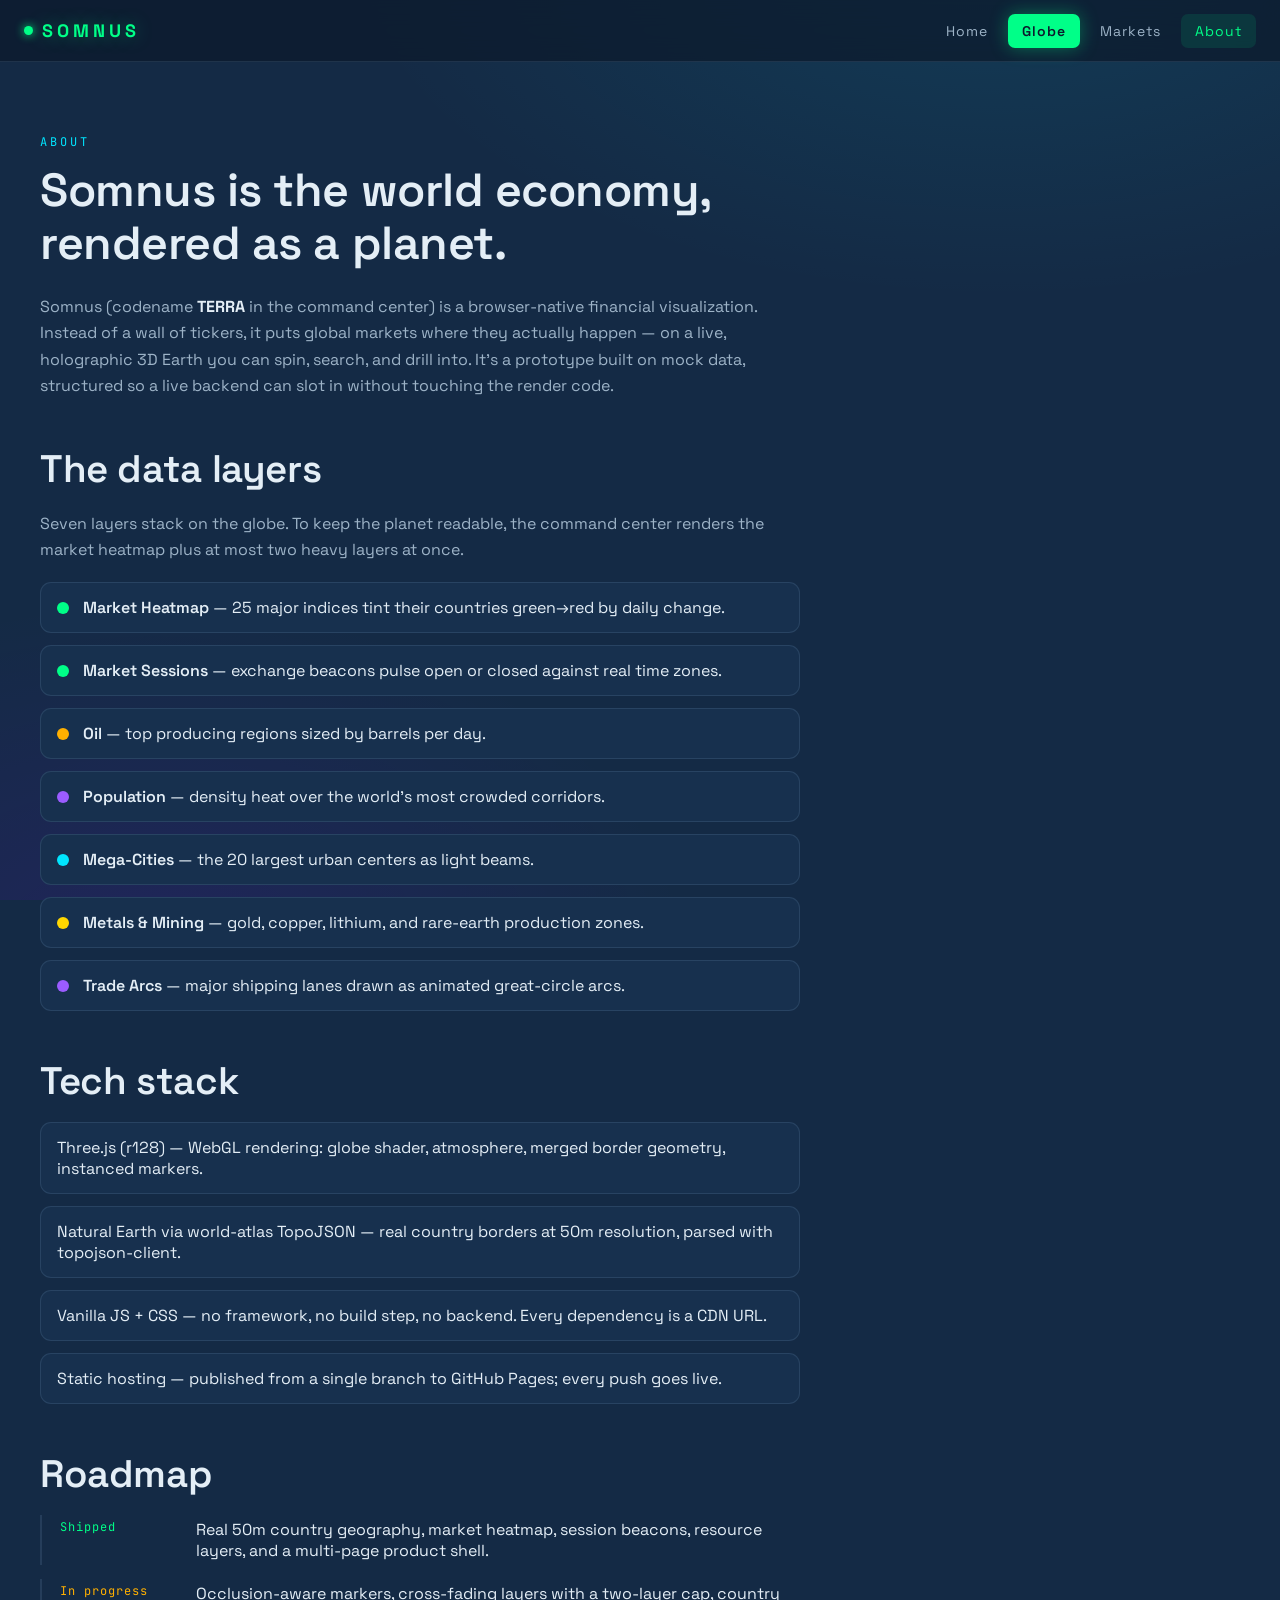
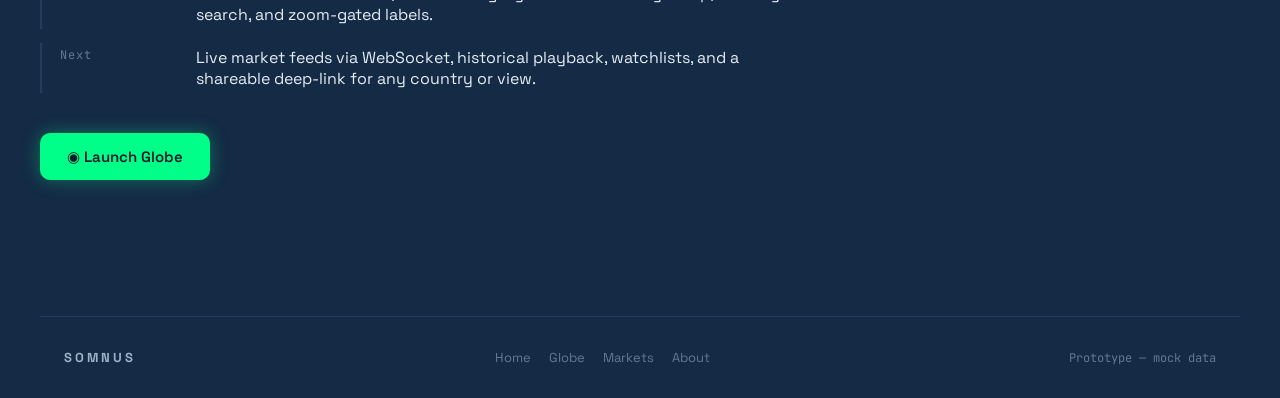
==== about.html @ d58b2701 "Upgrade to SOMNUS v2 multi-page site with split assets. Replace the single-file TERRA prototype with" ====
<!DOCTYPE html>
<html lang="en">
<head>
<meta charset="UTF-8">
<meta name="viewport" content="width=device-width, initial-scale=1.0">
<title>About — SOMNUS</title>
<meta name="description" content="What SOMNUS is, the data layers it renders, the tech behind the globe, and where the prototype is headed.">
<link rel="preconnect" href="https://fonts.googleapis.com">
<link rel="preconnect" href="https://fonts.gstatic.com" crossorigin>
<link href="https://fonts.googleapis.com/css2?family=Space+Grotesk:wght@400;500;600;700&family=JetBrains+Mono:wght@400;500;700&display=swap" rel="stylesheet">
<link rel="stylesheet" href="./assets/css/style.css">
</head>
<body class="page" data-page="about">
<div data-nav></div>

<main class="wrap section">
  <div class="prose">
    <div class="eyebrow">About</div>
    <h1 style="font-size:clamp(1.9rem,4vw,2.9rem);">Somnus is the world economy, rendered as a planet.</h1>
    <p>Somnus (codename <strong style="color:var(--text)">TERRA</strong> in the command center) is a
      browser-native financial visualization. Instead of a wall of tickers, it puts global markets where
      they actually happen — on a live, holographic 3D Earth you can spin, search, and drill into. It's a
      prototype built on mock data, structured so a live backend can slot in without touching the render code.</p>

    <h2>The data layers</h2>
    <p>Seven layers stack on the globe. To keep the planet readable, the command center renders the market
      heatmap plus at most two heavy layers at once.</p>
    <ul class="layer-list">
      <li><span class="sw" style="background:var(--green)"></span><div><span class="lname">Market Heatmap</span> — 25 major indices tint their countries green→red by daily change.</div></li>
      <li><span class="sw" style="background:var(--green)"></span><div><span class="lname">Market Sessions</span> — exchange beacons pulse open or closed against real time zones.</div></li>
      <li><span class="sw" style="background:var(--amber)"></span><div><span class="lname">Oil</span> — top producing regions sized by barrels per day.</div></li>
      <li><span class="sw" style="background:var(--purple)"></span><div><span class="lname">Population</span> — density heat over the world's most crowded corridors.</div></li>
      <li><span class="sw" style="background:var(--cyan)"></span><div><span class="lname">Mega-Cities</span> — the 20 largest urban centers as light beams.</div></li>
      <li><span class="sw" style="background:#FFD700"></span><div><span class="lname">Metals &amp; Mining</span> — gold, copper, lithium, and rare-earth production zones.</div></li>
      <li><span class="sw" style="background:var(--purple)"></span><div><span class="lname">Trade Arcs</span> — major shipping lanes drawn as animated great-circle arcs.</div></li>
    </ul>

    <h2>Tech stack</h2>
    <ul class="stack-list">
      <li><div><span class="lname">Three.js (r128)</span> — WebGL rendering: globe shader, atmosphere, merged border geometry, instanced markers.</div></li>
      <li><div><span class="lname">Natural Earth via world-atlas TopoJSON</span> — real country borders at 50m resolution, parsed with topojson-client.</div></li>
      <li><div><span class="lname">Vanilla JS + CSS</span> — no framework, no build step, no backend. Every dependency is a CDN URL.</div></li>
      <li><div><span class="lname">Static hosting</span> — published from a single branch to GitHub Pages; every push goes live.</div></li>
    </ul>

    <h2>Roadmap</h2>
    <div class="roadmap">
      <div class="road-item done"><span class="ph">Shipped</span><div>Real 50m country geography, market heatmap, session beacons, resource layers, and a multi-page product shell.</div></div>
      <div class="road-item now"><span class="ph">In progress</span><div>Occlusion-aware markers, cross-fading layers with a two-layer cap, country search, and zoom-gated labels.</div></div>
      <div class="road-item next"><span class="ph">Next</span><div>Live market feeds via WebSocket, historical playback, watchlists, and a shareable deep-link for any country or view.</div></div>
    </div>

    <div style="margin-top:40px;">
      <a class="btn btn-primary" href="./globe.html">◉ Launch Globe</a>
    </div>
  </div>
</main>

<div data-footer></div>

<script src="./assets/js/include.js"></script>
</body>
</html>
---- assets/css/style.css ----
/* ============================================================================
   SOMNUS — shared design system
   Dark holographic fintech identity. Ocean-blue base (not near-black), neon
   green primary, violet secondary, red for negative. One display font
   (Space Grotesk) + one mono (JetBrains Mono) for numbers.
   ============================================================================ */
:root {
  /* surfaces (ocean blue family) */
  --bg:        #142A45;
  --bg-deep:   #0C1A2C;
  --surface:   #17304E;
  --surface-2: #1E3C60;
  --line:      rgba(140, 180, 220, 0.14);

  /* brand */
  --green:  #00FF88;
  --purple: #9B5CFF;
  --red:    #FF3B5C;
  --amber:  #FFB000;
  --cyan:   #00E5FF;

  /* text */
  --text:  #E4EEF6;
  --muted: #9DB3C7;
  --dim:   #64798E;

  --border:    rgba(0, 255, 136, 0.25);
  --panel-bg:  rgba(18, 36, 58, 0.9);
  --glow-green: 0 0 18px rgba(0, 255, 136, 0.35);

  --display: 'Space Grotesk', system-ui, sans-serif;
  --mono: 'JetBrains Mono', 'SF Mono', Menlo, Consolas, monospace;

  --nav-h: 62px;
  --maxw: 1200px;
}

* { box-sizing: border-box; }

html, body {
  margin: 0;
  padding: 0;
  background: var(--bg);
  color: var(--text);
  font-family: var(--display);
  -webkit-font-smoothing: antialiased;
}
body { min-height: 100vh; }

a { color: inherit; text-decoration: none; }
h1, h2, h3 { font-weight: 600; letter-spacing: -0.01em; line-height: 1.15; margin: 0 0 0.5em; }
h1 { font-size: clamp(2.2rem, 5vw, 3.8rem); }
h2 { font-size: clamp(1.6rem, 3vw, 2.4rem); }
h3 { font-size: 1.15rem; }
p { line-height: 1.65; color: var(--muted); margin: 0 0 1em; }
.mono { font-family: var(--mono); font-variant-numeric: tabular-nums; }
.pos { color: var(--green); }
.neg { color: var(--red); }

:focus-visible { outline: 2px solid var(--green); outline-offset: 2px; border-radius: 4px; }

/* subtle page background wash so pages aren't flat */
body.page {
  background:
    radial-gradient(1100px 620px at 78% -8%, rgba(0, 229, 255, 0.10), transparent 60%),
    radial-gradient(900px 620px at 12% 108%, rgba(123, 0, 255, 0.12), transparent 60%),
    var(--bg);
  background-attachment: fixed;
}

/* ---------------- NAV (injected by include.js) ---------------- */
.nav {
  position: sticky; top: 0; z-index: 100;
  height: var(--nav-h);
  display: flex; align-items: center; justify-content: space-between;
  padding: 0 24px;
  background: rgba(12, 26, 44, 0.72);
  backdrop-filter: blur(12px);
  border-bottom: 1px solid var(--line);
}
.nav .wordmark {
  font-weight: 700; letter-spacing: 4px; font-size: 18px; color: var(--green);
  text-shadow: var(--glow-green); display: flex; align-items: center; gap: 9px;
}
.nav .wordmark .dot {
  width: 9px; height: 9px; border-radius: 50%;
  background: var(--green); box-shadow: 0 0 10px var(--green);
}
.nav-links { display: flex; align-items: center; gap: 6px; }
.nav-links a {
  padding: 8px 14px; font-size: 14px; letter-spacing: 1px; color: var(--muted);
  border-radius: 7px; transition: color .18s, background .18s;
}
.nav-links a:hover { color: var(--text); background: rgba(255, 255, 255, 0.05); }
.nav-links a.active { color: var(--green); background: rgba(0, 255, 136, 0.1); }
.nav-links a.cta {
  color: var(--bg-deep); background: var(--green); font-weight: 600;
  box-shadow: var(--glow-green);
}
.nav-links a.cta:hover { background: #46ffab; color: var(--bg-deep); }
.nav-burger {
  display: none; background: none; border: 1px solid var(--line);
  color: var(--text); width: 42px; height: 38px; border-radius: 8px; cursor: pointer;
  font-size: 18px;
}

@media (max-width: 780px) {
  .nav-burger { display: block; }
  .nav-links {
    position: absolute; top: var(--nav-h); left: 0; right: 0;
    flex-direction: column; align-items: stretch; gap: 0;
    background: rgba(12, 26, 44, 0.98); border-bottom: 1px solid var(--line);
    padding: 8px; max-height: 0; overflow: hidden; transition: max-height .3s ease;
  }
  .nav-links.open { max-height: 340px; }
  .nav-links a { padding: 14px; border-radius: 8px; }
}

/* ---------------- FOOTER (injected) ---------------- */
.footer {
  border-top: 1px solid var(--line);
  padding: 32px 24px;
  display: flex; flex-wrap: wrap; gap: 16px 32px;
  align-items: center; justify-content: space-between;
  max-width: var(--maxw); margin: 64px auto 0;
  color: var(--dim); font-size: 13px;
}
.footer .wordmark { font-weight: 700; letter-spacing: 3px; color: var(--muted); }
.footer .flinks { display: flex; gap: 18px; flex-wrap: wrap; }
.footer .flinks a:hover { color: var(--green); }
.footer .disclaimer { font-family: var(--mono); font-size: 12px; }

/* ---------------- shared layout ---------------- */
.wrap { max-width: var(--maxw); margin: 0 auto; padding: 0 24px; }
.section { padding: 72px 0; }
.eyebrow {
  font-family: var(--mono); font-size: 12px; letter-spacing: 3px;
  text-transform: uppercase; color: var(--cyan); margin-bottom: 14px;
}
.btn {
  display: inline-flex; align-items: center; gap: 8px; cursor: pointer;
  font-family: var(--display); font-weight: 600; font-size: 15px;
  padding: 13px 26px; border-radius: 10px; border: 1px solid transparent;
  transition: transform .15s, box-shadow .15s, background .15s;
}
.btn-primary { background: var(--green); color: var(--bg-deep); box-shadow: var(--glow-green); }
.btn-primary:hover { transform: translateY(-2px); box-shadow: 0 0 26px rgba(0, 255, 136, 0.55); }
.btn-ghost { background: transparent; border-color: var(--border); color: var(--text); }
.btn-ghost:hover { border-color: var(--green); color: var(--green); }

/* ---------------- cards ---------------- */
.card {
  background: linear-gradient(180deg, var(--surface), var(--bg-deep));
  border: 1px solid var(--line); border-radius: 14px; padding: 24px;
  transition: transform .2s, border-color .2s, box-shadow .2s;
}
.card:hover { transform: translateY(-4px); border-color: var(--border); box-shadow: 0 12px 40px rgba(0, 0, 0, 0.35); }
.card .ico {
  width: 44px; height: 44px; border-radius: 11px; display: grid; place-items: center;
  background: rgba(0, 255, 136, 0.1); margin-bottom: 16px; font-size: 22px;
}

/* ============================================================================
   LANDING (index.html)
   ============================================================================ */
.hero {
  position: relative; overflow: hidden;
  min-height: calc(100vh - var(--nav-h));
  display: grid; grid-template-columns: 1.1fr 0.9fr; align-items: center; gap: 40px;
  max-width: var(--maxw); margin: 0 auto; padding: 40px 24px;
}
.hero-copy h1 { margin-bottom: 18px; }
.hero-copy h1 .grad {
  background: linear-gradient(90deg, var(--green), var(--cyan));
  -webkit-background-clip: text; background-clip: text; -webkit-text-fill-color: transparent;
}
.hero-copy .lede { font-size: 1.15rem; max-width: 46ch; }
.hero-cta { display: flex; gap: 14px; flex-wrap: wrap; margin-top: 28px; }
.hero-stats { display: flex; gap: 30px; margin-top: 42px; flex-wrap: wrap; }
.hero-stats .stat .n { font-family: var(--mono); font-size: 1.7rem; color: var(--green); }
.hero-stats .stat .l { font-size: 12px; color: var(--dim); letter-spacing: 1px; text-transform: uppercase; }
.hero-visual { position: relative; height: 460px; }
#heroGlobe { width: 100%; height: 100%; display: block; }
.hero-glow {
  position: absolute; inset: 0; z-index: -1;
  background: radial-gradient(circle at 50% 50%, rgba(0, 255, 136, 0.16), transparent 62%);
  filter: blur(8px);
}
@media (max-width: 900px) {
  .hero { grid-template-columns: 1fr; text-align: center; }
  .hero-copy .lede { margin-inline: auto; }
  .hero-cta, .hero-stats { justify-content: center; }
  .hero-visual { height: 340px; order: -1; }
}

.feature-grid { display: grid; grid-template-columns: repeat(3, 1fr); gap: 22px; }
@media (max-width: 820px) { .feature-grid { grid-template-columns: 1fr; } }

.cta-band {
  text-align: center; background: linear-gradient(180deg, var(--surface), var(--bg-deep));
  border: 1px solid var(--border); border-radius: 20px; padding: 56px 24px;
  box-shadow: 0 0 60px rgba(0, 255, 136, 0.08);
}

/* ============================================================================
   MARKETS (markets.html)
   ============================================================================ */
.page-head { padding: 46px 0 10px; }
.movers { display: grid; grid-template-columns: repeat(4, 1fr); gap: 16px; margin: 24px 0 36px; }
@media (max-width: 900px) { .movers { grid-template-columns: repeat(2, 1fr); } }
@media (max-width: 520px) { .movers { grid-template-columns: 1fr; } }
.mover { background: var(--surface); border: 1px solid var(--line); border-radius: 12px; padding: 16px 18px; cursor: default; }
.mover .k { font-size: 12px; color: var(--dim); letter-spacing: 1px; text-transform: uppercase; }
.mover .name { font-size: 1.05rem; margin: 4px 0 8px; }
.mover .chg { font-family: var(--mono); font-size: 1.5rem; }

.tbl-wrap { border: 1px solid var(--line); border-radius: 14px; overflow: hidden; background: var(--surface); }
table.mk { width: 100%; border-collapse: collapse; font-size: 14px; }
table.mk th, table.mk td { padding: 13px 18px; text-align: left; }
table.mk thead th {
  background: var(--bg-deep); color: var(--muted); font-weight: 600; font-size: 12px;
  letter-spacing: 1px; text-transform: uppercase; cursor: pointer; user-select: none;
  border-bottom: 1px solid var(--line); white-space: nowrap;
}
table.mk thead th:hover { color: var(--green); }
table.mk thead th .arw { color: var(--green); font-size: 10px; }
table.mk td.num, table.mk th.num { text-align: right; font-family: var(--mono); font-variant-numeric: tabular-nums; }
table.mk tbody tr { border-bottom: 1px solid var(--line); transition: background .15s; }
table.mk tbody tr:last-child { border-bottom: none; }
table.mk tbody tr:hover { background: rgba(0, 255, 136, 0.05); }
.dot-flag { display: inline-block; width: 7px; height: 7px; border-radius: 50%; margin-right: 9px; vertical-align: middle; }

.clocks-row { display: grid; grid-template-columns: repeat(4, 1fr); gap: 16px; margin-top: 24px; }
@media (max-width: 900px) { .clocks-row { grid-template-columns: repeat(2, 1fr); } }
.clock-card { background: var(--surface); border: 1px solid var(--line); border-radius: 12px; padding: 18px; }
.clock-card .city { font-size: 12px; letter-spacing: 2px; color: var(--dim); text-transform: uppercase; }
.clock-card .t { font-family: var(--mono); font-size: 2rem; margin: 6px 0; }
.pill { display: inline-block; font-size: 11px; padding: 2px 9px; border-radius: 9px; letter-spacing: 1px; font-family: var(--mono); }
.pill.open { background: rgba(0, 255, 136, 0.14); color: var(--green); border: 1px solid var(--green); }
.pill.closed { background: rgba(255, 59, 92, 0.12); color: var(--red); border: 1px solid var(--red); }

/* ============================================================================
   ABOUT (about.html)
   ============================================================================ */
.prose { max-width: 760px; }
.prose h2 { margin-top: 48px; }
.layer-list, .stack-list { list-style: none; padding: 0; margin: 18px 0; display: grid; gap: 12px; }
.layer-list li, .stack-list li {
  display: flex; gap: 14px; align-items: flex-start;
  background: var(--surface); border: 1px solid var(--line); border-radius: 11px; padding: 14px 16px;
}
.layer-list .sw { width: 12px; height: 12px; border-radius: 50%; margin-top: 5px; flex-shrink: 0; }
.layer-list .lname { color: var(--text); font-weight: 600; }
.roadmap { display: grid; gap: 14px; margin-top: 18px; }
.road-item { display: grid; grid-template-columns: 120px 1fr; gap: 16px; align-items: start;
  border-left: 2px solid var(--line); padding: 4px 0 4px 18px; }
.road-item .ph { font-family: var(--mono); font-size: 12px; letter-spacing: 1px; }
.road-item.done .ph { color: var(--green); }
.road-item.now .ph { color: var(--amber); }
.road-item.next .ph { color: var(--dim); }
@media (max-width: 560px) { .road-item { grid-template-columns: 1fr; gap: 4px; } }

/* ---------------- toast (shared) ---------------- */
#toasts { position: fixed; bottom: 22px; left: 50%; transform: translateX(-50%); z-index: 500;
  display: flex; flex-direction: column; gap: 10px; align-items: center; pointer-events: none; }
.toast {
  background: rgba(12, 26, 44, 0.96); border: 1px solid var(--border); color: var(--text);
  padding: 11px 18px; border-radius: 10px; font-size: 13px; box-shadow: 0 10px 30px rgba(0, 0, 0, 0.5);
  animation: toastIn .3s ease; max-width: 90vw;
}
.toast.err { border-color: var(--red); }
@keyframes toastIn { from { opacity: 0; transform: translateY(10px); } to { opacity: 1; transform: translateY(0); } }

/* ============================================================================
   GLOBE PAGE (globe.html) — full-viewport command center chrome
   ============================================================================ */
body.globe-page { overflow: hidden; height: 100vh; }
#app { position: fixed; inset: 0; background: #070D16; }
#globeCanvas { position: absolute; inset: 0; display: block; }

/* scanline + vignette overlays */
#overlay {
  position: fixed; inset: 0; pointer-events: none; z-index: 50;
  background: repeating-linear-gradient(0deg, rgba(0,0,0,0.10) 0px, rgba(0,0,0,0.10) 1px, transparent 1px, transparent 3px);
  mix-blend-mode: overlay; opacity: 0.3;
}
#vignette { position: fixed; inset: 0; pointer-events: none; z-index: 49; box-shadow: inset 0 0 170px rgba(0,0,0,0.5); }

/* loading */
#loading {
  position: fixed; inset: 0; z-index: 200; background: var(--bg-deep);
  display: flex; flex-direction: column; align-items: center; justify-content: center;
  transition: opacity .8s ease;
}
#loading .logo {
  font-size: 48px; letter-spacing: 14px; font-weight: 700; color: var(--green);
  text-shadow: 0 0 20px rgba(0,255,136,0.8), 0 0 60px rgba(0,255,136,0.4); margin-bottom: 18px;
}
#bootLines { width: 520px; max-width: 80vw; height: 180px; font-size: 12px; color: #3ddc97; line-height: 1.6; overflow: hidden; font-family: var(--mono); }
#bootLines div { opacity: 0; animation: fadeIn .15s forwards; }
.bootBar { width: 520px; max-width: 80vw; height: 4px; background: rgba(0,255,136,0.12); margin-top: 14px; border-radius: 2px; overflow: hidden; }
.bootBar > div { height: 100%; width: 0%; background: linear-gradient(90deg, var(--green), var(--purple)); box-shadow: 0 0 12px var(--green); transition: width .25s linear; }
@keyframes fadeIn { to { opacity: 1; } }

/* topbar */
#topbar {
  position: fixed; top: 0; left: 0; right: 0; height: 52px; z-index: 30;
  display: flex; align-items: center; justify-content: space-between; padding: 0 18px;
  background: linear-gradient(180deg, rgba(12,26,44,0.95), rgba(12,26,44,0.5));
  border-bottom: 1px solid var(--border); backdrop-filter: blur(4px);
}
#brand { display: flex; align-items: center; gap: 10px; font-weight: 700; letter-spacing: 4px; font-size: 16px; color: var(--green); text-shadow: var(--glow-green); }
#brand a { color: var(--green); }
#brand .dot { width: 8px; height: 8px; border-radius: 50%; background: var(--red); box-shadow: 0 0 8px var(--red); animation: blink 1.4s infinite; }
#brand .home { color: var(--dim); font-size: 11px; letter-spacing: 1px; font-weight: 400; }
#brand .home:hover { color: var(--green); }
@keyframes blink { 0%,100% { opacity: 1; } 50% { opacity: .25; } }
#clocks { display: flex; gap: 22px; }
.clock { display: flex; flex-direction: column; align-items: center; font-size: 11px; color: var(--dim); min-width: 88px; }
.clock .city { letter-spacing: 2px; font-size: 9px; color: #8ea8b5; }
.clock .time { font-size: 15px; color: var(--green); font-weight: 600; font-family: var(--mono); }
.clock .pill { margin-top: 2px; font-size: 8px; padding: 1px 6px; }
#utcWrap { display: flex; align-items: center; gap: 8px; font-size: 12px; color: var(--purple); font-family: var(--mono); }

/* left layer panel — docked, collapsible */
#layerPanel {
  position: fixed; top: 66px; left: 14px; width: 232px; z-index: 30;
  background: var(--panel-bg); border: 1px solid var(--border); border-radius: 10px;
  padding: 12px 14px; box-shadow: 0 0 24px rgba(0,255,136,0.06); backdrop-filter: blur(6px);
  transition: transform .3s ease, opacity .3s ease;
}
#layerPanel .phead { display: flex; align-items: center; justify-content: space-between; margin-bottom: 8px; }
#layerPanel h3 { margin: 0; font-size: 11px; letter-spacing: 3px; color: #8ea8b5; font-weight: 600; }
#panelCollapse { background: none; border: none; color: var(--dim); cursor: pointer; font-size: 15px; padding: 2px 6px; }
#panelCollapse:hover { color: var(--green); }
#layerPanel.collapsed { transform: translateX(-208px); }
#layerPanel.collapsed .pbody { opacity: 0; pointer-events: none; }
#layerPanel.collapsed #panelCollapse { transform: rotate(180deg); }
.layerRow { display: flex; align-items: center; justify-content: space-between; padding: 7px 0; border-bottom: 1px solid rgba(255,255,255,0.05); font-size: 12px; }
.layerRow:last-child { border-bottom: none; }
.layerRow.locked { opacity: 0.4; }
.layerRow .lbl { display: flex; flex-direction: column; }
.layerRow .lname { color: var(--text); }
.layerRow .k { color: #4d5c66; font-size: 9px; }
.switch { position: relative; width: 34px; height: 18px; border-radius: 10px; background: rgba(255,255,255,0.08); border: 1px solid rgba(255,255,255,0.15); cursor: pointer; flex-shrink: 0; padding: 0; }
.switch .knob { position: absolute; top: 1px; left: 1px; width: 14px; height: 14px; border-radius: 50%; background: #556; transition: all .2s; }
.switch.on { background: rgba(0,255,136,0.18); border-color: var(--green); box-shadow: 0 0 10px rgba(0,255,136,0.4); }
.switch.on .knob { left: 17px; background: var(--green); box-shadow: 0 0 8px var(--green); }
.switch:disabled { cursor: not-allowed; }
.cap-hint { margin-top: 8px; font-size: 9px; color: var(--amber); line-height: 1.5; }
#resetBtn { margin-top: 12px; width: 100%; padding: 8px; background: rgba(123,0,255,0.12); border: 1px solid var(--purple); color: var(--purple); letter-spacing: 2px; font-size: 10px; border-radius: 6px; cursor: pointer; font-family: var(--mono); }
#resetBtn:hover { background: rgba(123,0,255,0.28); }
#hints { margin-top: 10px; font-size: 9px; color: #3a4650; line-height: 1.6; font-family: var(--mono); }

/* search box (top-left under topbar, right of panel) */
.search-box { position: fixed; top: 66px; left: 258px; z-index: 31; width: 240px; }
.search-box input {
  width: 100%; padding: 9px 12px; border-radius: 8px; font-family: var(--mono); font-size: 12px;
  background: var(--panel-bg); border: 1px solid var(--border); color: var(--text); backdrop-filter: blur(6px);
}
.search-box input::placeholder { color: var(--dim); }
#searchResults { display: none; margin-top: 4px; background: rgba(12,26,44,0.97); border: 1px solid var(--border); border-radius: 8px; overflow: hidden; }
.sr-item { padding: 8px 12px; font-size: 12px; cursor: pointer; color: var(--muted); }
.sr-item:hover { background: rgba(0,255,136,0.1); color: var(--text); }
.sr-empty { padding: 8px 12px; font-size: 12px; color: var(--dim); }

/* view controls (bottom-right vertical rail) */
#viewControls { position: fixed; right: 16px; bottom: 92px; z-index: 31; display: flex; flex-direction: column; gap: 8px; }
.vc-btn {
  width: 42px; height: 42px; border-radius: 10px; display: grid; place-items: center; cursor: pointer;
  background: var(--panel-bg); border: 1px solid var(--border); color: var(--text); font-size: 18px;
  backdrop-filter: blur(6px); transition: all .15s;
}
.vc-btn:hover { border-color: var(--green); color: var(--green); box-shadow: var(--glow-green); }
.vc-btn.active { border-color: var(--green); color: var(--green); background: rgba(0,255,136,0.12); }

/* legend */
#legend {
  position: fixed; left: 14px; bottom: 82px; z-index: 29;
  background: var(--panel-bg); border: 1px solid var(--border); border-radius: 8px;
  padding: 8px 12px; font-size: 9px; color: #8ea8b5; display: none; gap: 6px; flex-direction: column; backdrop-filter: blur(6px);
}
#legend .row { display: flex; align-items: center; gap: 6px; }
#legend .sw { width: 9px; height: 9px; border-radius: 50%; }

/* country name labels overlay */
#countryLabels { position: fixed; inset: 0; z-index: 20; pointer-events: none; display: none; }
.c-label {
  position: absolute; top: 0; left: 0; font-family: var(--mono); font-size: 10px; letter-spacing: 1px;
  color: rgba(220,235,250,0.85); text-shadow: 0 0 6px rgba(0,0,0,0.9); white-space: nowrap;
  transition: opacity .25s;
}
.c-label.tracked { color: var(--green); text-shadow: 0 0 8px rgba(0,0,0,0.9); }

/* tooltip */
#tooltip {
  position: fixed; z-index: 60; pointer-events: none;
  background: rgba(9,19,34,0.94); border: 1px solid var(--green); border-radius: 6px;
  padding: 8px 12px; font-size: 11px; color: var(--green); display: none;
  box-shadow: 0 0 18px rgba(0,255,136,0.3); min-width: 140px; font-family: var(--mono);
}
#tooltip .t-title { font-weight: 700; letter-spacing: 1px; margin-bottom: 4px; font-size: 12px; }
#tooltip .t-row { display: flex; justify-content: space-between; gap: 14px; color: #9fb3bd; font-size: 10px; }

/* right detail panel */
#profilePanel {
  position: fixed; top: 60px; right: -380px; width: 330px; bottom: 46px; z-index: 35;
  background: var(--panel-bg); border: 1px solid var(--border); border-radius: 10px 0 0 10px;
  padding: 18px; transition: right .4s cubic-bezier(.2,.9,.25,1); box-shadow: -4px 0 30px rgba(0,0,0,0.5);
  overflow-y: auto; backdrop-filter: blur(8px);
}
#profilePanel.show { right: 14px; }
#profilePanel .close { position: absolute; top: 10px; right: 12px; cursor: pointer; color: var(--dim); font-size: 18px; background: none; border: none; }
#profilePanel .close:hover { color: var(--red); }
#profilePanel h2 { margin: 0 0 2px; font-size: 18px; color: var(--green); letter-spacing: 1px; }
#profilePanel .sub { font-size: 10px; color: var(--dim); letter-spacing: 2px; margin-bottom: 16px; font-family: var(--mono); }
.statRow { display: flex; justify-content: space-between; padding: 9px 0; border-bottom: 1px solid rgba(255,255,255,0.06); font-size: 12px; }
.statRow .k { color: #8ea8b5; }
.statRow .v { color: var(--green); font-weight: 600; font-family: var(--mono); }
.statRow .v.neg { color: var(--red); }
#profilePanel .resList { margin-top: 14px; }
#profilePanel .resList .tag { display: inline-block; margin: 3px 4px 0 0; padding: 3px 8px; font-size: 9px; border: 1px solid var(--purple); color: var(--purple); border-radius: 10px; }

/* bottom ticker */
#tickerWrap {
  position: fixed; left: 0; right: 0; bottom: 0; height: 34px; z-index: 30;
  background: linear-gradient(0deg, rgba(12,26,44,0.95), rgba(12,26,44,0.55));
  border-top: 1px solid var(--border); overflow: hidden; display: flex; align-items: center;
}
#ticker { display: flex; white-space: nowrap; animation: scrollTicker 44s linear infinite; padding-left: 100%; }
.tItem { display: flex; align-items: center; gap: 6px; padding: 0 22px; font-size: 12px; background: none; border: none; color: inherit; cursor: default; font-family: var(--mono); }
.tItem[data-iso] { cursor: pointer; }
.tItem[data-iso]:hover .sym { color: var(--green); }
.tItem .sym { color: #8ea8b5; letter-spacing: 1px; }
.tItem .val { color: #dfe8ec; }
.tItem .chg.up { color: var(--green); }
.tItem .chg.down { color: var(--red); }
@keyframes scrollTicker { from { transform: translateX(0); } to { transform: translateX(-100%); } }

::-webkit-scrollbar { width: 6px; height: 6px; }
::-webkit-scrollbar-thumb { background: rgba(0,255,136,0.3); border-radius: 4px; }

/* globe responsive: stack panels, shrink chrome */
@media (max-width: 720px) {
  #clocks { display: none; }
  #layerPanel { top: auto; bottom: 44px; left: 0; right: 0; width: 100%; border-radius: 12px 12px 0 0; max-height: 44vh; overflow-y: auto; }
  #layerPanel.collapsed { transform: translateY(calc(100% - 42px)); }
  .search-box { left: 14px; right: 14px; top: 60px; width: auto; }
  #viewControls { bottom: auto; top: 104px; }
  #legend { display: none !important; }
  #profilePanel { width: calc(100% - 28px); left: auto; right: -100%; }
  #profilePanel.show { right: 14px; }
}

/* globe topbar inline nav links */
#topNav { display: inline-flex; gap: 4px; margin-left: 10px; }
#topNav a { font-size: 11px; letter-spacing: 1px; color: var(--muted); font-weight: 400; padding: 3px 8px; border-radius: 6px; }
#topNav a:hover { color: var(--green); background: rgba(0,255,136,0.1); }
@media (max-width: 720px) { #topNav { display: none; } #brand a.home { display: none; } }
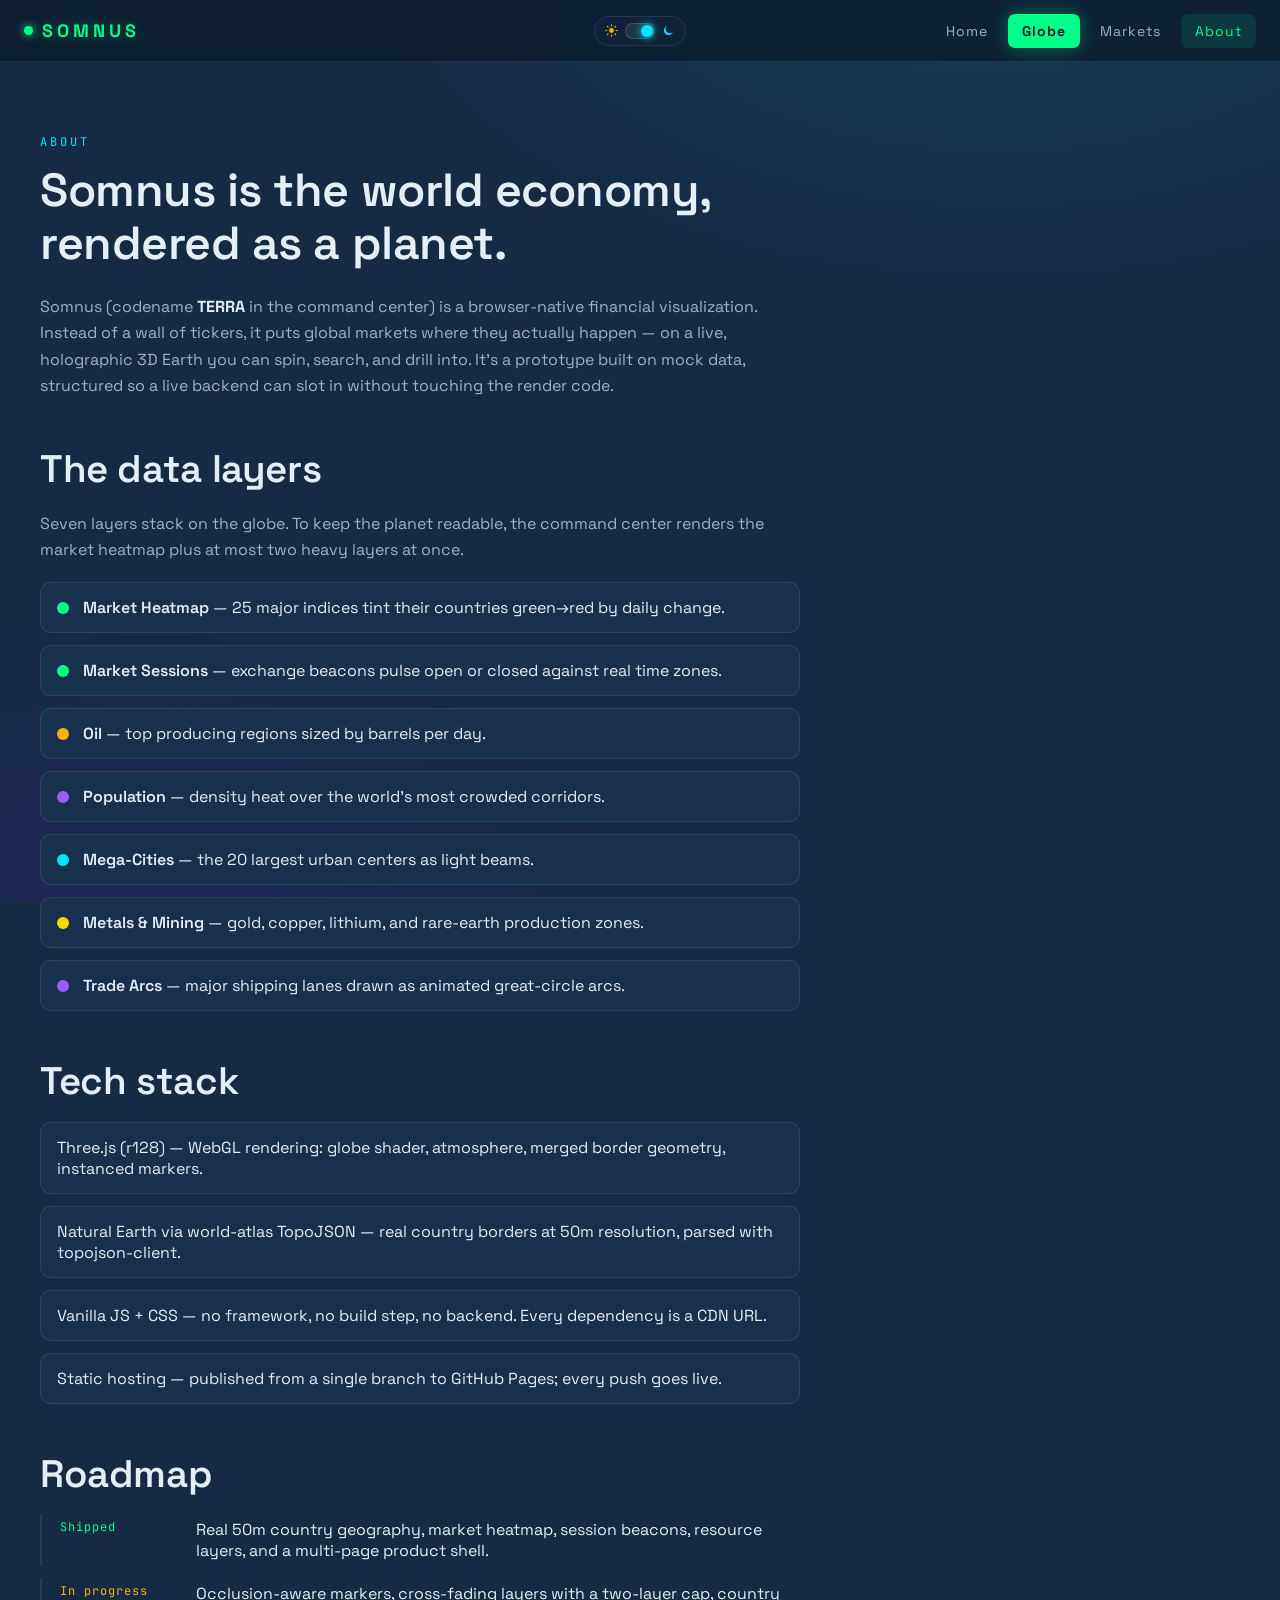
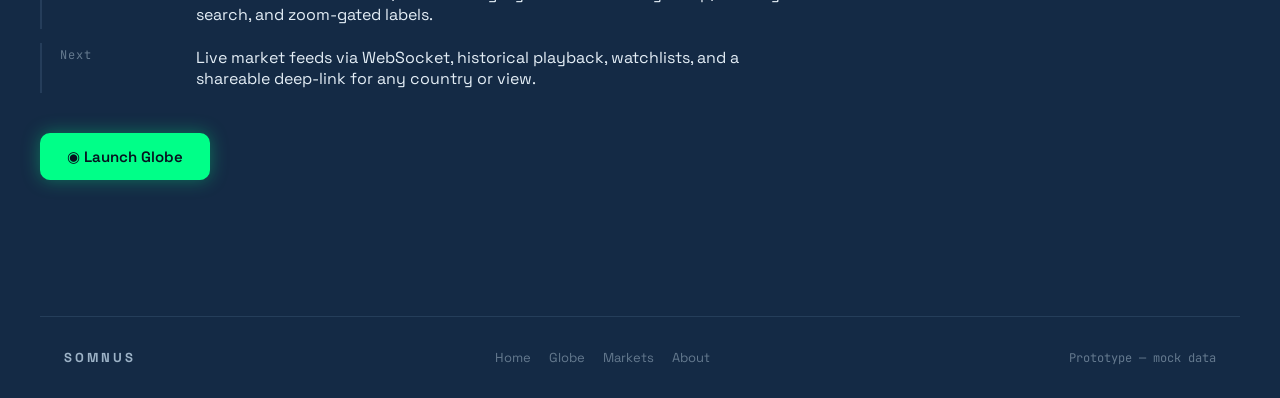
==== commit 53ce3ea5: "Add dark/light theme toggle across the site Refactors all colors in style.css into CSS custom proper" ====
--- a/about.html
+++ b/about.html
@@ -2,6 +2,7 @@
 <html lang="en">
 <head>
 <meta charset="UTF-8">
+<script>(function(){try{var t=localStorage.getItem('somnus-theme');document.documentElement.setAttribute('data-theme',t==='light'?'light':'dark');}catch(e){document.documentElement.setAttribute('data-theme','dark');}})();</script>
 <meta name="viewport" content="width=device-width, initial-scale=1.0">
 <title>About — SOMNUS</title>
 <meta name="description" content="What SOMNUS is, the data layers it renders, the tech behind the globe, and where the prototype is headed.">
--- a/assets/css/style.css
+++ b/assets/css/style.css
@@ -1,8 +1,10 @@
 /* ============================================================================
    SOMNUS — shared design system
-   Dark holographic fintech identity. Ocean-blue base (not near-black), neon
-   green primary, violet secondary, red for negative. One display font
-   (Space Grotesk) + one mono (JetBrains Mono) for numbers.
+   Dark holographic fintech identity (default) with a light-mode override.
+   Ocean-blue base (not near-black), neon green primary, violet secondary,
+   red for negative. One display font (Space Grotesk) + one mono (JetBrains
+   Mono) for numbers. All colors route through CSS custom properties so
+   [data-theme="light"] can override the whole palette in one place.
    ============================================================================ */
 :root {
   /* surfaces (ocean blue family) */
@@ -12,27 +14,110 @@
   --surface-2: #1E3C60;
   --line:      rgba(140, 180, 220, 0.14);
 
-  /* brand */
-  --green:  #00FF88;
-  --purple: #9B5CFF;
-  --red:    #FF3B5C;
-  --amber:  #FFB000;
-  --cyan:   #00E5FF;
+  /* brand — expressed as r,g,b triplets so alpha variants can compose via
+     rgba(var(--x-rgb), N); the hex-ish vars below just wrap those triplets */
+  --green-rgb:  0, 255, 136;
+  --purple-rgb: 155, 92, 255;
+  --red-rgb:    255, 59, 92;
+  --amber-rgb:  255, 176, 0;
+  --cyan-rgb:   0, 229, 255;
+  --green:  rgb(var(--green-rgb));
+  --purple: rgb(var(--purple-rgb));
+  --red:    rgb(var(--red-rgb));
+  --amber:  rgb(var(--amber-rgb));
+  --cyan:   rgb(var(--cyan-rgb));
+  --green-hover: #46ffab;
+  --on-accent: #06121F; /* text color painted on top of a solid --green fill */
 
   /* text */
   --text:  #E4EEF6;
   --muted: #9DB3C7;
   --dim:   #64798E;
 
-  --border:    rgba(0, 255, 136, 0.25);
+  --border:    rgba(var(--green-rgb), 0.25);
   --panel-bg:  rgba(18, 36, 58, 0.9);
-  --glow-green: 0 0 18px rgba(0, 255, 136, 0.35);
+  --panel-solid: rgba(12, 26, 44, 0.97);
+  --chrome-glass: rgba(12, 26, 44, 0.72);
+  --chrome-fade-1: rgba(12, 26, 44, 0.95);
+  --chrome-fade-2: rgba(12, 26, 44, 0.5);
+  --glow-green: 0 0 18px rgba(var(--green-rgb), 0.35);
+  --shadow-rgb: 0, 0, 0;
+
+  /* misc surface-level accents used in a few places */
+  --hover-tint:    rgba(255, 255, 255, 0.05);
+  --hairline:      rgba(255, 255, 255, 0.06);
+  --control-bg:    rgba(255, 255, 255, 0.08);
+  --control-border:rgba(255, 255, 255, 0.15);
+  --knob-off:      #556;
+  --label-color:   rgba(220, 235, 250, 0.85);
+  --label-shadow:  rgba(0, 0, 0, 0.9);
+  --wash-cyan:   rgba(0, 229, 255, 0.10);
+  --wash-purple: rgba(123, 0, 255, 0.12);
+  --overlay-opacity: 0.3;
+  --vignette-alpha: 0.5;
+
+  /* globe command-center chrome background (the DOM layer behind the canvas,
+     matched by GLOBE_PALETTE.clear in globe.js) */
+  --globe-app-bg: #070D16;
 
   --display: 'Space Grotesk', system-ui, sans-serif;
   --mono: 'JetBrains Mono', 'SF Mono', Menlo, Consolas, monospace;
 
   --nav-h: 62px;
   --maxw: 1200px;
+
+  color-scheme: dark;
+  transition: background-color .3s ease, color .3s ease;
+}
+
+/* ---------------- LIGHT THEME ---------------- */
+[data-theme="light"] {
+  --bg:        #F5F7FA;
+  --bg-deep:   #F5F7FA;
+  --surface:   #FFFFFF;
+  --surface-2: #E9EDF3;
+  --line:      #E2E6EC;
+
+  /* Slightly deeper than the nominal brand hues (#00C46A / #0088A8 / #B36B00 /
+     #E02E4D) so every use — button fills, badges, AND plain text — clears
+     WCAG AA (4.5:1) against the light surfaces. Same hue family, just tuned
+     for contrast per the "everything must stay readable" requirement. */
+  --green-rgb:  0, 128, 69;
+  --purple-rgb: 106, 0, 224;
+  --red-rgb:    211, 43, 72;
+  --amber-rgb:  158, 95, 0;
+  --cyan-rgb:   0, 120, 149;
+  --green-hover: #12D67D;
+  --on-accent: #FFFFFF;
+
+  --text:  #0B1220;
+  --muted: #4B5768;
+  --dim:   #637086;
+
+  --border:    rgba(var(--green-rgb), 0.4);
+  --panel-bg:  rgba(255, 255, 255, 0.85);
+  --panel-solid: rgba(255, 255, 255, 0.97);
+  --chrome-glass: rgba(255, 255, 255, 0.72);
+  --chrome-fade-1: rgba(255, 255, 255, 0.95);
+  --chrome-fade-2: rgba(255, 255, 255, 0.55);
+  --glow-green: 0 0 14px rgba(var(--green-rgb), 0.25);
+  --shadow-rgb: 20, 30, 55;
+
+  --hover-tint:    rgba(11, 18, 32, 0.045);
+  --hairline:      rgba(11, 18, 32, 0.08);
+  --control-bg:    rgba(11, 18, 32, 0.06);
+  --control-border:rgba(11, 18, 32, 0.16);
+  --knob-off:      #B7C0CC;
+  --label-color:   rgba(20, 30, 45, 0.82);
+  --label-shadow:  rgba(255, 255, 255, 0.9);
+  --wash-cyan:   rgba(0, 136, 168, 0.06);
+  --wash-purple: rgba(106, 0, 224, 0.05);
+  --overlay-opacity: 0.12;
+  --vignette-alpha: 0.16;
+
+  --globe-app-bg: #DCE4EE;
+
+  color-scheme: light;
 }
 
 * { box-sizing: border-box; }
@@ -62,11 +147,41 @@
 /* subtle page background wash so pages aren't flat */
 body.page {
   background:
-    radial-gradient(1100px 620px at 78% -8%, rgba(0, 229, 255, 0.10), transparent 60%),
-    radial-gradient(900px 620px at 12% 108%, rgba(123, 0, 255, 0.12), transparent 60%),
+    radial-gradient(1100px 620px at 78% -8%, var(--wash-cyan), transparent 60%),
+    radial-gradient(900px 620px at 12% 108%, var(--wash-purple), transparent 60%),
     var(--bg);
   background-attachment: fixed;
 }
+
+/* ---------------- THEME TOGGLE (injected by include.js / static in globe.html) --- */
+.theme-toggle {
+  position: absolute; left: 50%; top: 50%; transform: translate(-50%, -50%);
+  display: inline-flex; align-items: center; gap: 7px; cursor: pointer;
+  background: var(--panel-bg); border: 1px solid var(--line); border-radius: 999px;
+  padding: 6px 10px; color: var(--muted); font-family: var(--display);
+  transition: background .3s ease, border-color .3s ease;
+}
+.theme-toggle:hover { border-color: var(--green); }
+.theme-toggle svg { display: block; }
+.theme-toggle .tt-sun { color: var(--amber); transition: color .3s ease; }
+.theme-toggle .tt-moon { color: var(--cyan); transition: color .3s ease; }
+.theme-toggle .tt-track {
+  position: relative; width: 30px; height: 16px; border-radius: 999px; flex-shrink: 0;
+  background: var(--control-bg); border: 1px solid var(--control-border);
+  transition: background .3s ease, border-color .3s ease;
+}
+.theme-toggle .tt-knob {
+  position: absolute; top: 1px; left: 1px; width: 12px; height: 12px; border-radius: 50%;
+  background: var(--cyan); box-shadow: 0 0 8px var(--cyan);
+  transition: transform .3s cubic-bezier(.2,.9,.25,1), background .3s ease, box-shadow .3s ease;
+  transform: translateX(14px); /* resting near the moon = dark (default) */
+}
+[data-theme="light"] .theme-toggle .tt-knob {
+  transform: translateX(0); /* resting near the sun = light */
+  background: var(--amber); box-shadow: 0 0 8px var(--amber);
+}
+/* nested in the globe topbar's center cluster instead of floating centered */
+#topCenter .theme-toggle { position: static; transform: none; }
 
 /* ---------------- NAV (injected by include.js) ---------------- */
 .nav {
@@ -74,7 +189,7 @@
   height: var(--nav-h);
   display: flex; align-items: center; justify-content: space-between;
   padding: 0 24px;
-  background: rgba(12, 26, 44, 0.72);
+  background: var(--chrome-glass);
   backdrop-filter: blur(12px);
   border-bottom: 1px solid var(--line);
 }
@@ -91,13 +206,13 @@
   padding: 8px 14px; font-size: 14px; letter-spacing: 1px; color: var(--muted);
   border-radius: 7px; transition: color .18s, background .18s;
 }
-.nav-links a:hover { color: var(--text); background: rgba(255, 255, 255, 0.05); }
-.nav-links a.active { color: var(--green); background: rgba(0, 255, 136, 0.1); }
+.nav-links a:hover { color: var(--text); background: var(--hover-tint); }
+.nav-links a.active { color: var(--green); background: rgba(var(--green-rgb), 0.1); }
 .nav-links a.cta {
-  color: var(--bg-deep); background: var(--green); font-weight: 600;
+  color: var(--on-accent); background: var(--green); font-weight: 600;
   box-shadow: var(--glow-green);
 }
-.nav-links a.cta:hover { background: #46ffab; color: var(--bg-deep); }
+.nav-links a.cta:hover { background: var(--green-hover); color: var(--on-accent); }
 .nav-burger {
   display: none; background: none; border: 1px solid var(--line);
   color: var(--text); width: 42px; height: 38px; border-radius: 8px; cursor: pointer;
@@ -109,7 +224,7 @@
   .nav-links {
     position: absolute; top: var(--nav-h); left: 0; right: 0;
     flex-direction: column; align-items: stretch; gap: 0;
-    background: rgba(12, 26, 44, 0.98); border-bottom: 1px solid var(--line);
+    background: var(--panel-solid); border-bottom: 1px solid var(--line);
     padding: 8px; max-height: 0; overflow: hidden; transition: max-height .3s ease;
   }
   .nav-links.open { max-height: 340px; }
@@ -143,8 +258,8 @@
   padding: 13px 26px; border-radius: 10px; border: 1px solid transparent;
   transition: transform .15s, box-shadow .15s, background .15s;
 }
-.btn-primary { background: var(--green); color: var(--bg-deep); box-shadow: var(--glow-green); }
-.btn-primary:hover { transform: translateY(-2px); box-shadow: 0 0 26px rgba(0, 255, 136, 0.55); }
+.btn-primary { background: var(--green); color: var(--on-accent); box-shadow: var(--glow-green); }
+.btn-primary:hover { transform: translateY(-2px); box-shadow: 0 0 26px rgba(var(--green-rgb), 0.55); }
 .btn-ghost { background: transparent; border-color: var(--border); color: var(--text); }
 .btn-ghost:hover { border-color: var(--green); color: var(--green); }
 
@@ -154,10 +269,10 @@
   border: 1px solid var(--line); border-radius: 14px; padding: 24px;
   transition: transform .2s, border-color .2s, box-shadow .2s;
 }
-.card:hover { transform: translateY(-4px); border-color: var(--border); box-shadow: 0 12px 40px rgba(0, 0, 0, 0.35); }
+.card:hover { transform: translateY(-4px); border-color: var(--border); box-shadow: 0 12px 40px rgba(var(--shadow-rgb), 0.35); }
 .card .ico {
   width: 44px; height: 44px; border-radius: 11px; display: grid; place-items: center;
-  background: rgba(0, 255, 136, 0.1); margin-bottom: 16px; font-size: 22px;
+  background: rgba(var(--green-rgb), 0.1); margin-bottom: 16px; font-size: 22px;
 }
 
 /* ============================================================================
@@ -183,7 +298,7 @@
 #heroGlobe { width: 100%; height: 100%; display: block; }
 .hero-glow {
   position: absolute; inset: 0; z-index: -1;
-  background: radial-gradient(circle at 50% 50%, rgba(0, 255, 136, 0.16), transparent 62%);
+  background: radial-gradient(circle at 50% 50%, rgba(var(--green-rgb), 0.16), transparent 62%);
   filter: blur(8px);
 }
 @media (max-width: 900px) {
@@ -199,7 +314,7 @@
 .cta-band {
   text-align: center; background: linear-gradient(180deg, var(--surface), var(--bg-deep));
   border: 1px solid var(--border); border-radius: 20px; padding: 56px 24px;
-  box-shadow: 0 0 60px rgba(0, 255, 136, 0.08);
+  box-shadow: 0 0 60px rgba(var(--green-rgb), 0.08);
 }
 
 /* ============================================================================
@@ -227,7 +342,7 @@
 table.mk td.num, table.mk th.num { text-align: right; font-family: var(--mono); font-variant-numeric: tabular-nums; }
 table.mk tbody tr { border-bottom: 1px solid var(--line); transition: background .15s; }
 table.mk tbody tr:last-child { border-bottom: none; }
-table.mk tbody tr:hover { background: rgba(0, 255, 136, 0.05); }
+table.mk tbody tr:hover { background: rgba(var(--green-rgb), 0.05); }
 .dot-flag { display: inline-block; width: 7px; height: 7px; border-radius: 50%; margin-right: 9px; vertical-align: middle; }
 
 .clocks-row { display: grid; grid-template-columns: repeat(4, 1fr); gap: 16px; margin-top: 24px; }
@@ -236,8 +351,8 @@
 .clock-card .city { font-size: 12px; letter-spacing: 2px; color: var(--dim); text-transform: uppercase; }
 .clock-card .t { font-family: var(--mono); font-size: 2rem; margin: 6px 0; }
 .pill { display: inline-block; font-size: 11px; padding: 2px 9px; border-radius: 9px; letter-spacing: 1px; font-family: var(--mono); }
-.pill.open { background: rgba(0, 255, 136, 0.14); color: var(--green); border: 1px solid var(--green); }
-.pill.closed { background: rgba(255, 59, 92, 0.12); color: var(--red); border: 1px solid var(--red); }
+.pill.open { background: rgba(var(--green-rgb), 0.14); color: var(--green); border: 1px solid var(--green); }
+.pill.closed { background: rgba(var(--red-rgb), 0.12); color: var(--red); border: 1px solid var(--red); }
 
 /* ============================================================================
    ABOUT (about.html)
@@ -264,8 +379,8 @@
 #toasts { position: fixed; bottom: 22px; left: 50%; transform: translateX(-50%); z-index: 500;
   display: flex; flex-direction: column; gap: 10px; align-items: center; pointer-events: none; }
 .toast {
-  background: rgba(12, 26, 44, 0.96); border: 1px solid var(--border); color: var(--text);
-  padding: 11px 18px; border-radius: 10px; font-size: 13px; box-shadow: 0 10px 30px rgba(0, 0, 0, 0.5);
+  background: var(--panel-solid); border: 1px solid var(--border); color: var(--text);
+  padding: 11px 18px; border-radius: 10px; font-size: 13px; box-shadow: 0 10px 30px rgba(var(--shadow-rgb), 0.5);
   animation: toastIn .3s ease; max-width: 90vw;
 }
 .toast.err { border-color: var(--red); }
@@ -275,16 +390,16 @@
    GLOBE PAGE (globe.html) — full-viewport command center chrome
    ============================================================================ */
 body.globe-page { overflow: hidden; height: 100vh; }
-#app { position: fixed; inset: 0; background: #070D16; }
+#app { position: fixed; inset: 0; background: var(--globe-app-bg); }
 #globeCanvas { position: absolute; inset: 0; display: block; }
 
 /* scanline + vignette overlays */
 #overlay {
   position: fixed; inset: 0; pointer-events: none; z-index: 50;
-  background: repeating-linear-gradient(0deg, rgba(0,0,0,0.10) 0px, rgba(0,0,0,0.10) 1px, transparent 1px, transparent 3px);
-  mix-blend-mode: overlay; opacity: 0.3;
-}
-#vignette { position: fixed; inset: 0; pointer-events: none; z-index: 49; box-shadow: inset 0 0 170px rgba(0,0,0,0.5); }
+  background: repeating-linear-gradient(0deg, rgba(var(--shadow-rgb),0.10) 0px, rgba(var(--shadow-rgb),0.10) 1px, transparent 1px, transparent 3px);
+  mix-blend-mode: overlay; opacity: var(--overlay-opacity);
+}
+#vignette { position: fixed; inset: 0; pointer-events: none; z-index: 49; box-shadow: inset 0 0 170px rgba(var(--shadow-rgb), var(--vignette-alpha)); }
 
 /* loading */
 #loading {
@@ -294,11 +409,11 @@
 }
 #loading .logo {
   font-size: 48px; letter-spacing: 14px; font-weight: 700; color: var(--green);
-  text-shadow: 0 0 20px rgba(0,255,136,0.8), 0 0 60px rgba(0,255,136,0.4); margin-bottom: 18px;
-}
-#bootLines { width: 520px; max-width: 80vw; height: 180px; font-size: 12px; color: #3ddc97; line-height: 1.6; overflow: hidden; font-family: var(--mono); }
+  text-shadow: 0 0 20px rgba(var(--green-rgb),0.8), 0 0 60px rgba(var(--green-rgb),0.4); margin-bottom: 18px;
+}
+#bootLines { width: 520px; max-width: 80vw; height: 180px; font-size: 12px; color: var(--green); line-height: 1.6; overflow: hidden; font-family: var(--mono); opacity: 0.85; }
 #bootLines div { opacity: 0; animation: fadeIn .15s forwards; }
-.bootBar { width: 520px; max-width: 80vw; height: 4px; background: rgba(0,255,136,0.12); margin-top: 14px; border-radius: 2px; overflow: hidden; }
+.bootBar { width: 520px; max-width: 80vw; height: 4px; background: rgba(var(--green-rgb),0.12); margin-top: 14px; border-radius: 2px; overflow: hidden; }
 .bootBar > div { height: 100%; width: 0%; background: linear-gradient(90deg, var(--green), var(--purple)); box-shadow: 0 0 12px var(--green); transition: width .25s linear; }
 @keyframes fadeIn { to { opacity: 1; } }
 
@@ -306,7 +421,7 @@
 #topbar {
   position: fixed; top: 0; left: 0; right: 0; height: 52px; z-index: 30;
   display: flex; align-items: center; justify-content: space-between; padding: 0 18px;
-  background: linear-gradient(180deg, rgba(12,26,44,0.95), rgba(12,26,44,0.5));
+  background: linear-gradient(180deg, var(--chrome-fade-1), var(--chrome-fade-2));
   border-bottom: 1px solid var(--border); backdrop-filter: blur(4px);
 }
 #brand { display: flex; align-items: center; gap: 10px; font-weight: 700; letter-spacing: 4px; font-size: 16px; color: var(--green); text-shadow: var(--glow-green); }
@@ -315,9 +430,10 @@
 #brand .home { color: var(--dim); font-size: 11px; letter-spacing: 1px; font-weight: 400; }
 #brand .home:hover { color: var(--green); }
 @keyframes blink { 0%,100% { opacity: 1; } 50% { opacity: .25; } }
+#topCenter { display: flex; align-items: center; gap: 18px; }
 #clocks { display: flex; gap: 22px; }
 .clock { display: flex; flex-direction: column; align-items: center; font-size: 11px; color: var(--dim); min-width: 88px; }
-.clock .city { letter-spacing: 2px; font-size: 9px; color: #8ea8b5; }
+.clock .city { letter-spacing: 2px; font-size: 9px; color: var(--muted); }
 .clock .time { font-size: 15px; color: var(--green); font-weight: 600; font-family: var(--mono); }
 .clock .pill { margin-top: 2px; font-size: 8px; padding: 1px 6px; }
 #utcWrap { display: flex; align-items: center; gap: 8px; font-size: 12px; color: var(--purple); font-family: var(--mono); }
@@ -326,31 +442,31 @@
 #layerPanel {
   position: fixed; top: 66px; left: 14px; width: 232px; z-index: 30;
   background: var(--panel-bg); border: 1px solid var(--border); border-radius: 10px;
-  padding: 12px 14px; box-shadow: 0 0 24px rgba(0,255,136,0.06); backdrop-filter: blur(6px);
+  padding: 12px 14px; box-shadow: 0 0 24px rgba(var(--green-rgb),0.06); backdrop-filter: blur(6px);
   transition: transform .3s ease, opacity .3s ease;
 }
 #layerPanel .phead { display: flex; align-items: center; justify-content: space-between; margin-bottom: 8px; }
-#layerPanel h3 { margin: 0; font-size: 11px; letter-spacing: 3px; color: #8ea8b5; font-weight: 600; }
+#layerPanel h3 { margin: 0; font-size: 11px; letter-spacing: 3px; color: var(--muted); font-weight: 600; }
 #panelCollapse { background: none; border: none; color: var(--dim); cursor: pointer; font-size: 15px; padding: 2px 6px; }
 #panelCollapse:hover { color: var(--green); }
 #layerPanel.collapsed { transform: translateX(-208px); }
 #layerPanel.collapsed .pbody { opacity: 0; pointer-events: none; }
 #layerPanel.collapsed #panelCollapse { transform: rotate(180deg); }
-.layerRow { display: flex; align-items: center; justify-content: space-between; padding: 7px 0; border-bottom: 1px solid rgba(255,255,255,0.05); font-size: 12px; }
+.layerRow { display: flex; align-items: center; justify-content: space-between; padding: 7px 0; border-bottom: 1px solid var(--hairline); font-size: 12px; }
 .layerRow:last-child { border-bottom: none; }
 .layerRow.locked { opacity: 0.4; }
 .layerRow .lbl { display: flex; flex-direction: column; }
 .layerRow .lname { color: var(--text); }
-.layerRow .k { color: #4d5c66; font-size: 9px; }
-.switch { position: relative; width: 34px; height: 18px; border-radius: 10px; background: rgba(255,255,255,0.08); border: 1px solid rgba(255,255,255,0.15); cursor: pointer; flex-shrink: 0; padding: 0; }
-.switch .knob { position: absolute; top: 1px; left: 1px; width: 14px; height: 14px; border-radius: 50%; background: #556; transition: all .2s; }
-.switch.on { background: rgba(0,255,136,0.18); border-color: var(--green); box-shadow: 0 0 10px rgba(0,255,136,0.4); }
+.layerRow .k { color: var(--dim); font-size: 9px; }
+.switch { position: relative; width: 34px; height: 18px; border-radius: 10px; background: var(--control-bg); border: 1px solid var(--control-border); cursor: pointer; flex-shrink: 0; padding: 0; }
+.switch .knob { position: absolute; top: 1px; left: 1px; width: 14px; height: 14px; border-radius: 50%; background: var(--knob-off); transition: all .2s; }
+.switch.on { background: rgba(var(--green-rgb),0.18); border-color: var(--green); box-shadow: 0 0 10px rgba(var(--green-rgb),0.4); }
 .switch.on .knob { left: 17px; background: var(--green); box-shadow: 0 0 8px var(--green); }
 .switch:disabled { cursor: not-allowed; }
 .cap-hint { margin-top: 8px; font-size: 9px; color: var(--amber); line-height: 1.5; }
-#resetBtn { margin-top: 12px; width: 100%; padding: 8px; background: rgba(123,0,255,0.12); border: 1px solid var(--purple); color: var(--purple); letter-spacing: 2px; font-size: 10px; border-radius: 6px; cursor: pointer; font-family: var(--mono); }
-#resetBtn:hover { background: rgba(123,0,255,0.28); }
-#hints { margin-top: 10px; font-size: 9px; color: #3a4650; line-height: 1.6; font-family: var(--mono); }
+#resetBtn { margin-top: 12px; width: 100%; padding: 8px; background: rgba(var(--purple-rgb),0.12); border: 1px solid var(--purple); color: var(--purple); letter-spacing: 2px; font-size: 10px; border-radius: 6px; cursor: pointer; font-family: var(--mono); }
+#resetBtn:hover { background: rgba(var(--purple-rgb),0.28); }
+#hints { margin-top: 10px; font-size: 9px; color: var(--dim); line-height: 1.6; font-family: var(--mono); }
 
 /* search box (top-left under topbar, right of panel) */
 .search-box { position: fixed; top: 66px; left: 258px; z-index: 31; width: 240px; }
@@ -359,9 +475,9 @@
   background: var(--panel-bg); border: 1px solid var(--border); color: var(--text); backdrop-filter: blur(6px);
 }
 .search-box input::placeholder { color: var(--dim); }
-#searchResults { display: none; margin-top: 4px; background: rgba(12,26,44,0.97); border: 1px solid var(--border); border-radius: 8px; overflow: hidden; }
+#searchResults { display: none; margin-top: 4px; background: var(--panel-solid); border: 1px solid var(--border); border-radius: 8px; overflow: hidden; }
 .sr-item { padding: 8px 12px; font-size: 12px; cursor: pointer; color: var(--muted); }
-.sr-item:hover { background: rgba(0,255,136,0.1); color: var(--text); }
+.sr-item:hover { background: rgba(var(--green-rgb),0.1); color: var(--text); }
 .sr-empty { padding: 8px 12px; font-size: 12px; color: var(--dim); }
 
 /* view controls (bottom-right vertical rail) */
@@ -372,13 +488,13 @@
   backdrop-filter: blur(6px); transition: all .15s;
 }
 .vc-btn:hover { border-color: var(--green); color: var(--green); box-shadow: var(--glow-green); }
-.vc-btn.active { border-color: var(--green); color: var(--green); background: rgba(0,255,136,0.12); }
+.vc-btn.active { border-color: var(--green); color: var(--green); background: rgba(var(--green-rgb),0.12); }
 
 /* legend */
 #legend {
   position: fixed; left: 14px; bottom: 82px; z-index: 29;
   background: var(--panel-bg); border: 1px solid var(--border); border-radius: 8px;
-  padding: 8px 12px; font-size: 9px; color: #8ea8b5; display: none; gap: 6px; flex-direction: column; backdrop-filter: blur(6px);
+  padding: 8px 12px; font-size: 9px; color: var(--muted); display: none; gap: 6px; flex-direction: column; backdrop-filter: blur(6px);
 }
 #legend .row { display: flex; align-items: center; gap: 6px; }
 #legend .sw { width: 9px; height: 9px; border-radius: 50%; }
@@ -387,26 +503,26 @@
 #countryLabels { position: fixed; inset: 0; z-index: 20; pointer-events: none; display: none; }
 .c-label {
   position: absolute; top: 0; left: 0; font-family: var(--mono); font-size: 10px; letter-spacing: 1px;
-  color: rgba(220,235,250,0.85); text-shadow: 0 0 6px rgba(0,0,0,0.9); white-space: nowrap;
-  transition: opacity .25s;
-}
-.c-label.tracked { color: var(--green); text-shadow: 0 0 8px rgba(0,0,0,0.9); }
+  color: var(--label-color); text-shadow: 0 0 6px var(--label-shadow);
+  white-space: nowrap; transition: opacity .25s;
+}
+.c-label.tracked { color: var(--green); text-shadow: 0 0 8px var(--label-shadow); }
 
 /* tooltip */
 #tooltip {
   position: fixed; z-index: 60; pointer-events: none;
-  background: rgba(9,19,34,0.94); border: 1px solid var(--green); border-radius: 6px;
+  background: var(--panel-solid); border: 1px solid var(--green); border-radius: 6px;
   padding: 8px 12px; font-size: 11px; color: var(--green); display: none;
-  box-shadow: 0 0 18px rgba(0,255,136,0.3); min-width: 140px; font-family: var(--mono);
+  box-shadow: 0 0 18px rgba(var(--green-rgb),0.3); min-width: 140px; font-family: var(--mono);
 }
 #tooltip .t-title { font-weight: 700; letter-spacing: 1px; margin-bottom: 4px; font-size: 12px; }
-#tooltip .t-row { display: flex; justify-content: space-between; gap: 14px; color: #9fb3bd; font-size: 10px; }
+#tooltip .t-row { display: flex; justify-content: space-between; gap: 14px; color: var(--muted); font-size: 10px; }
 
 /* right detail panel */
 #profilePanel {
   position: fixed; top: 60px; right: -380px; width: 330px; bottom: 46px; z-index: 35;
   background: var(--panel-bg); border: 1px solid var(--border); border-radius: 10px 0 0 10px;
-  padding: 18px; transition: right .4s cubic-bezier(.2,.9,.25,1); box-shadow: -4px 0 30px rgba(0,0,0,0.5);
+  padding: 18px; transition: right .4s cubic-bezier(.2,.9,.25,1); box-shadow: -4px 0 30px rgba(var(--shadow-rgb),0.5);
   overflow-y: auto; backdrop-filter: blur(8px);
 }
 #profilePanel.show { right: 14px; }
@@ -414,8 +530,8 @@
 #profilePanel .close:hover { color: var(--red); }
 #profilePanel h2 { margin: 0 0 2px; font-size: 18px; color: var(--green); letter-spacing: 1px; }
 #profilePanel .sub { font-size: 10px; color: var(--dim); letter-spacing: 2px; margin-bottom: 16px; font-family: var(--mono); }
-.statRow { display: flex; justify-content: space-between; padding: 9px 0; border-bottom: 1px solid rgba(255,255,255,0.06); font-size: 12px; }
-.statRow .k { color: #8ea8b5; }
+.statRow { display: flex; justify-content: space-between; padding: 9px 0; border-bottom: 1px solid var(--hairline); font-size: 12px; }
+.statRow .k { color: var(--muted); }
 .statRow .v { color: var(--green); font-weight: 600; font-family: var(--mono); }
 .statRow .v.neg { color: var(--red); }
 #profilePanel .resList { margin-top: 14px; }
@@ -424,21 +540,21 @@
 /* bottom ticker */
 #tickerWrap {
   position: fixed; left: 0; right: 0; bottom: 0; height: 34px; z-index: 30;
-  background: linear-gradient(0deg, rgba(12,26,44,0.95), rgba(12,26,44,0.55));
+  background: linear-gradient(0deg, var(--chrome-fade-1), var(--chrome-fade-2));
   border-top: 1px solid var(--border); overflow: hidden; display: flex; align-items: center;
 }
 #ticker { display: flex; white-space: nowrap; animation: scrollTicker 44s linear infinite; padding-left: 100%; }
 .tItem { display: flex; align-items: center; gap: 6px; padding: 0 22px; font-size: 12px; background: none; border: none; color: inherit; cursor: default; font-family: var(--mono); }
 .tItem[data-iso] { cursor: pointer; }
 .tItem[data-iso]:hover .sym { color: var(--green); }
-.tItem .sym { color: #8ea8b5; letter-spacing: 1px; }
-.tItem .val { color: #dfe8ec; }
+.tItem .sym { color: var(--muted); letter-spacing: 1px; }
+.tItem .val { color: var(--text); }
 .tItem .chg.up { color: var(--green); }
 .tItem .chg.down { color: var(--red); }
 @keyframes scrollTicker { from { transform: translateX(0); } to { transform: translateX(-100%); } }
 
 ::-webkit-scrollbar { width: 6px; height: 6px; }
-::-webkit-scrollbar-thumb { background: rgba(0,255,136,0.3); border-radius: 4px; }
+::-webkit-scrollbar-thumb { background: rgba(var(--green-rgb),0.3); border-radius: 4px; }
 
 /* globe responsive: stack panels, shrink chrome */
 @media (max-width: 720px) {
@@ -455,5 +571,5 @@
 /* globe topbar inline nav links */
 #topNav { display: inline-flex; gap: 4px; margin-left: 10px; }
 #topNav a { font-size: 11px; letter-spacing: 1px; color: var(--muted); font-weight: 400; padding: 3px 8px; border-radius: 6px; }
-#topNav a:hover { color: var(--green); background: rgba(0,255,136,0.1); }
+#topNav a:hover { color: var(--green); background: rgba(var(--green-rgb),0.1); }
 @media (max-width: 720px) { #topNav { display: none; } #brand a.home { display: none; } }
